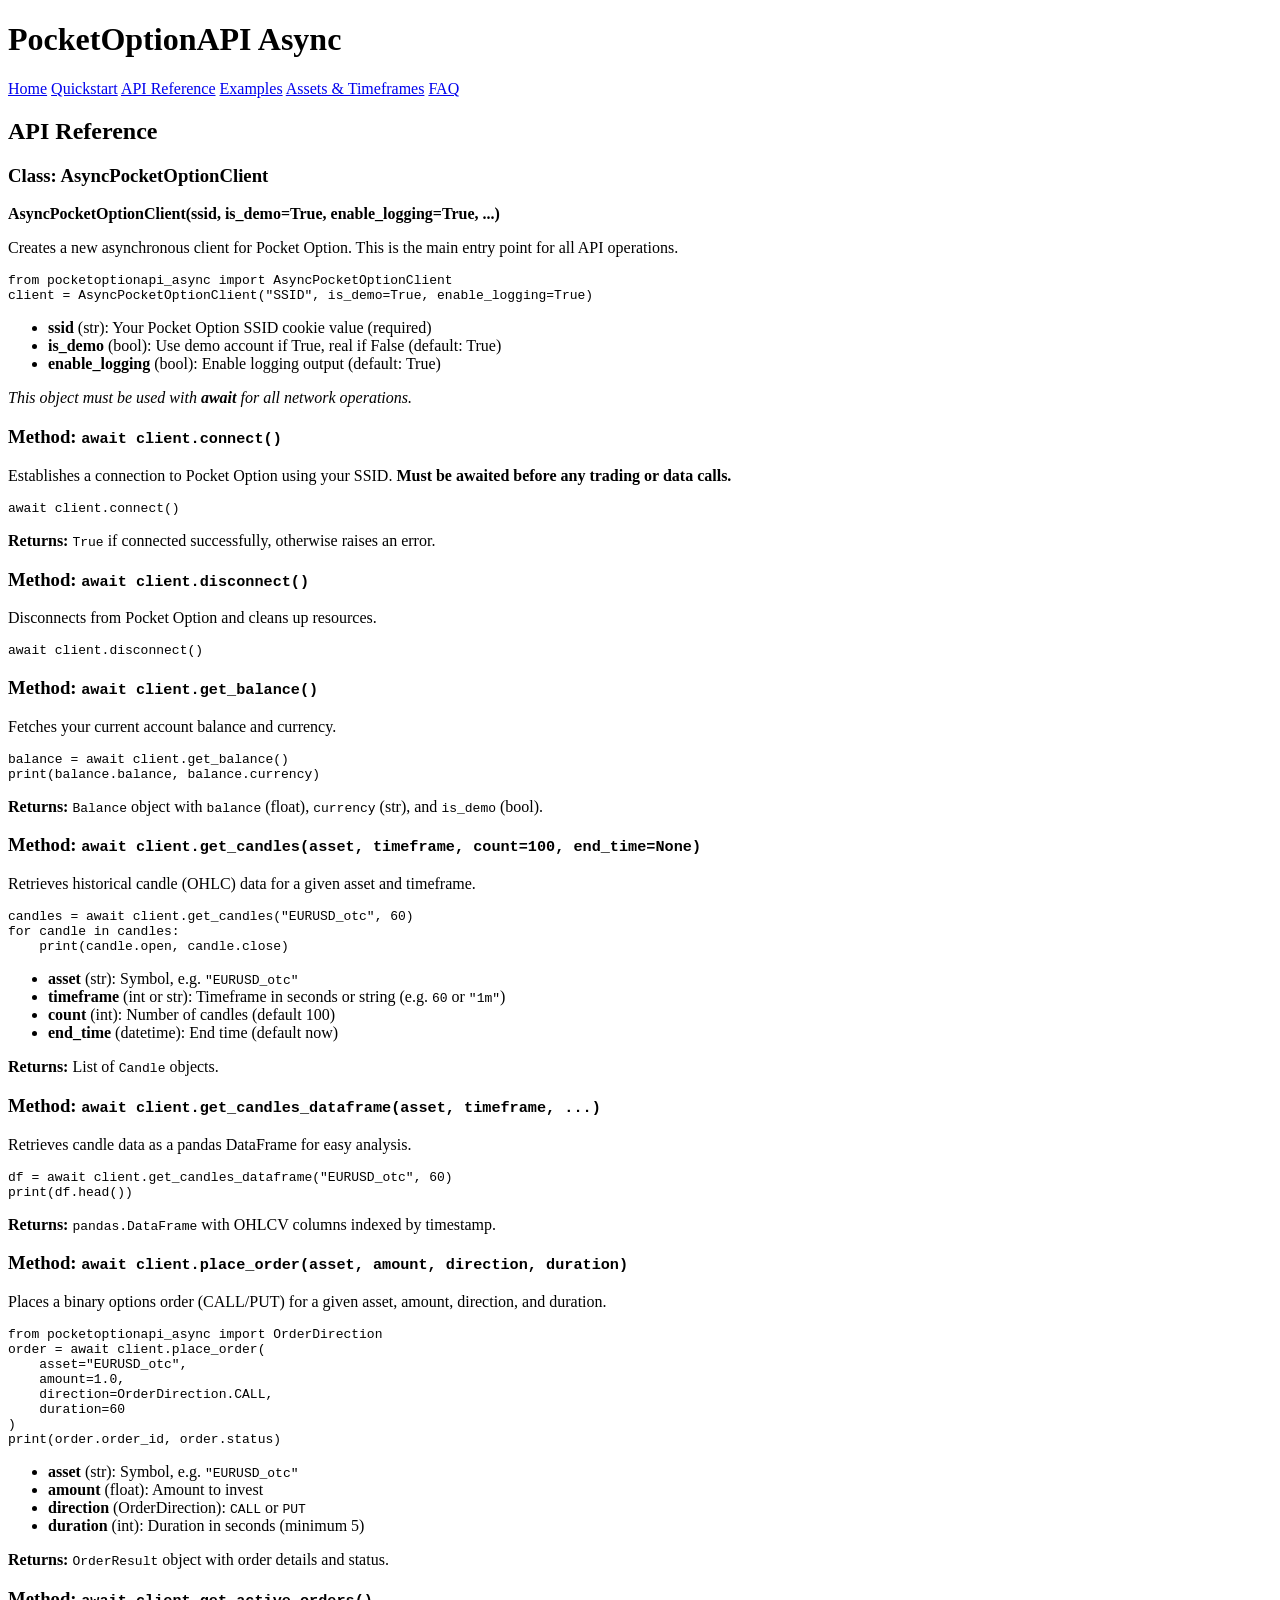
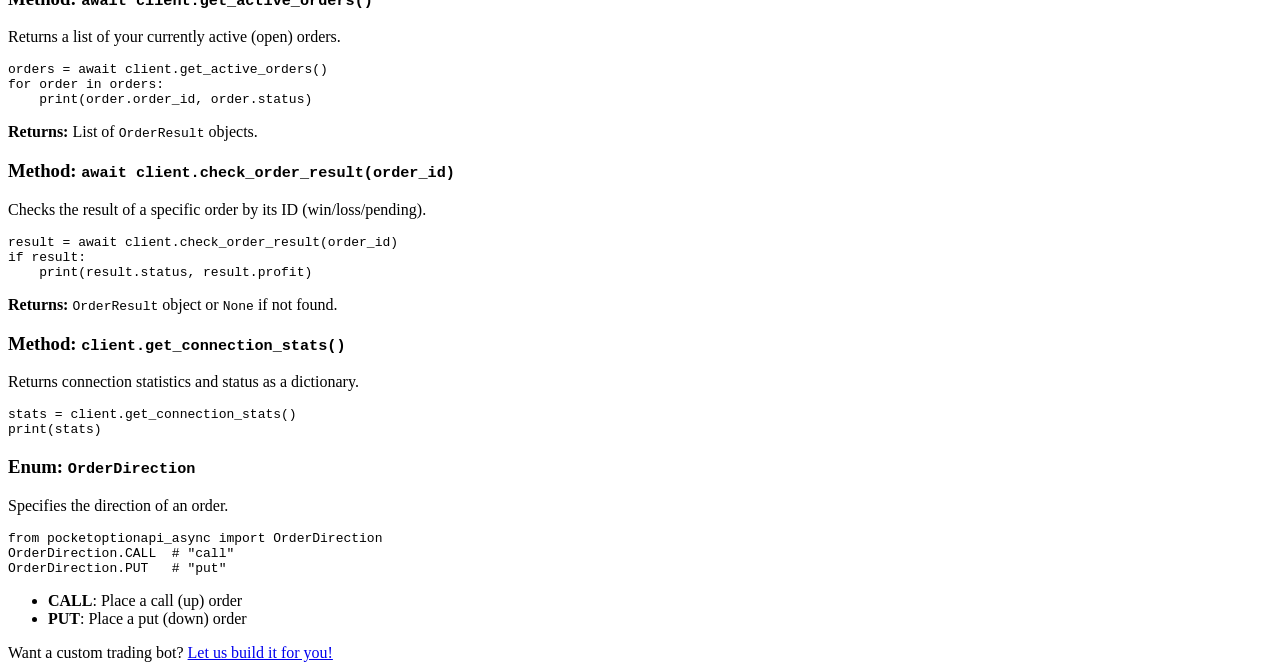
==== docs/api.html @ ecde8c00 "Complete comprehensive documentation for supported assets and timeframes Co-authored-by: theshadow76" ====
<!DOCTYPE html>
<html lang="en">
<head>
  <meta charset="UTF-8">
  <meta name="viewport" content="width=device-width, initial-scale=1.0">
  <title>API Reference - PocketOptionAPI Async Docs</title>
  <link rel="stylesheet" href="style.css">
  <link href="https://fonts.googleapis.com/css2?family=Inter:wght@400;600;800&display=swap" rel="stylesheet">
</head>
<body>
  <header>
    <h1>PocketOptionAPI Async</h1>
    <nav>
      <a href="index.html">Home</a>
      <a href="quickstart.html">Quickstart</a>
      <a href="api.html">API Reference</a>
      <a href="examples.html">Examples</a>
      <a href="assets-timeframes.html">Assets & Timeframes</a>
      <a href="faq.html">FAQ</a>
    </nav>
  </header>
  <main>
    <h2>API Reference</h2>
    <div class="card">
      <h3>Class: AsyncPocketOptionClient</h3>
      <p><b>AsyncPocketOptionClient(ssid, is_demo=True, enable_logging=True, ...)</b></p>
      <p>Creates a new asynchronous client for Pocket Option. This is the main entry point for all API operations.</p>
      <pre><code>from pocketoptionapi_async import AsyncPocketOptionClient
client = AsyncPocketOptionClient("SSID", is_demo=True, enable_logging=True)
</code></pre>
      <ul>
        <li><b>ssid</b> (str): Your Pocket Option SSID cookie value (required)</li>
        <li><b>is_demo</b> (bool): Use demo account if True, real if False (default: True)</li>
        <li><b>enable_logging</b> (bool): Enable logging output (default: True)</li>
      </ul>
      <p><i>This object must be used with <b>await</b> for all network operations.</i></p>

      <h3>Method: <code>await client.connect()</code></h3>
      <p>Establishes a connection to Pocket Option using your SSID. <b>Must be awaited before any trading or data calls.</b></p>
      <pre><code>await client.connect()
</code></pre>
      <p><b>Returns:</b> <code>True</code> if connected successfully, otherwise raises an error.</p>

      <h3>Method: <code>await client.disconnect()</code></h3>
      <p>Disconnects from Pocket Option and cleans up resources.</p>
      <pre><code>await client.disconnect()
</code></pre>

      <h3>Method: <code>await client.get_balance()</code></h3>
      <p>Fetches your current account balance and currency.</p>
      <pre><code>balance = await client.get_balance()
print(balance.balance, balance.currency)
</code></pre>
      <p><b>Returns:</b> <code>Balance</code> object with <code>balance</code> (float), <code>currency</code> (str), and <code>is_demo</code> (bool).</p>

      <h3>Method: <code>await client.get_candles(asset, timeframe, count=100, end_time=None)</code></h3>
      <p>Retrieves historical candle (OHLC) data for a given asset and timeframe.</p>
      <pre><code>candles = await client.get_candles("EURUSD_otc", 60)
for candle in candles:
    print(candle.open, candle.close)
</code></pre>
      <ul>
        <li><b>asset</b> (str): Symbol, e.g. <code>"EURUSD_otc"</code></li>
        <li><b>timeframe</b> (int or str): Timeframe in seconds or string (e.g. <code>60</code> or <code>"1m"</code>)</li>
        <li><b>count</b> (int): Number of candles (default 100)</li>
        <li><b>end_time</b> (datetime): End time (default now)</li>
      </ul>
      <p><b>Returns:</b> List of <code>Candle</code> objects.</p>

      <h3>Method: <code>await client.get_candles_dataframe(asset, timeframe, ...)</code></h3>
      <p>Retrieves candle data as a pandas DataFrame for easy analysis.</p>
      <pre><code>df = await client.get_candles_dataframe("EURUSD_otc", 60)
print(df.head())
</code></pre>
      <p><b>Returns:</b> <code>pandas.DataFrame</code> with OHLCV columns indexed by timestamp.</p>

      <h3>Method: <code>await client.place_order(asset, amount, direction, duration)</code></h3>
      <p>Places a binary options order (CALL/PUT) for a given asset, amount, direction, and duration.</p>
      <pre><code>from pocketoptionapi_async import OrderDirection
order = await client.place_order(
    asset="EURUSD_otc",
    amount=1.0,
    direction=OrderDirection.CALL,
    duration=60
)
print(order.order_id, order.status)
</code></pre>
      <ul>
        <li><b>asset</b> (str): Symbol, e.g. <code>"EURUSD_otc"</code></li>
        <li><b>amount</b> (float): Amount to invest</li>
        <li><b>direction</b> (OrderDirection): <code>CALL</code> or <code>PUT</code></li>
        <li><b>duration</b> (int): Duration in seconds (minimum 5)</li>
      </ul>
      <p><b>Returns:</b> <code>OrderResult</code> object with order details and status.</p>

      <h3>Method: <code>await client.get_active_orders()</code></h3>
      <p>Returns a list of your currently active (open) orders.</p>
      <pre><code>orders = await client.get_active_orders()
for order in orders:
    print(order.order_id, order.status)
</code></pre>
      <p><b>Returns:</b> List of <code>OrderResult</code> objects.</p>

      <h3>Method: <code>await client.check_order_result(order_id)</code></h3>
      <p>Checks the result of a specific order by its ID (win/loss/pending).</p>
      <pre><code>result = await client.check_order_result(order_id)
if result:
    print(result.status, result.profit)
</code></pre>
      <p><b>Returns:</b> <code>OrderResult</code> object or <code>None</code> if not found.</p>

      <h3>Method: <code>client.get_connection_stats()</code></h3>
      <p>Returns connection statistics and status as a dictionary.</p>
      <pre><code>stats = client.get_connection_stats()
print(stats)
</code></pre>

      <h3>Enum: <code>OrderDirection</code></h3>
      <p>Specifies the direction of an order.</p>
      <pre><code>from pocketoptionapi_async import OrderDirection
OrderDirection.CALL  # "call"
OrderDirection.PUT   # "put"
</code></pre>
      <ul>
        <li><b>CALL</b>: Place a call (up) order</li>
        <li><b>PUT</b>: Place a put (down) order</li>
      </ul>
    </div>
    <div class="advert">
      Want a custom trading bot? <a href="https://shop.chipatrade.com/products/create-your-bot?variant=42924637487206" target="_blank">Let us build it for you!</a>
    </div>
  </main>
</body>
<script src="codeblock.js"></script>
</html>
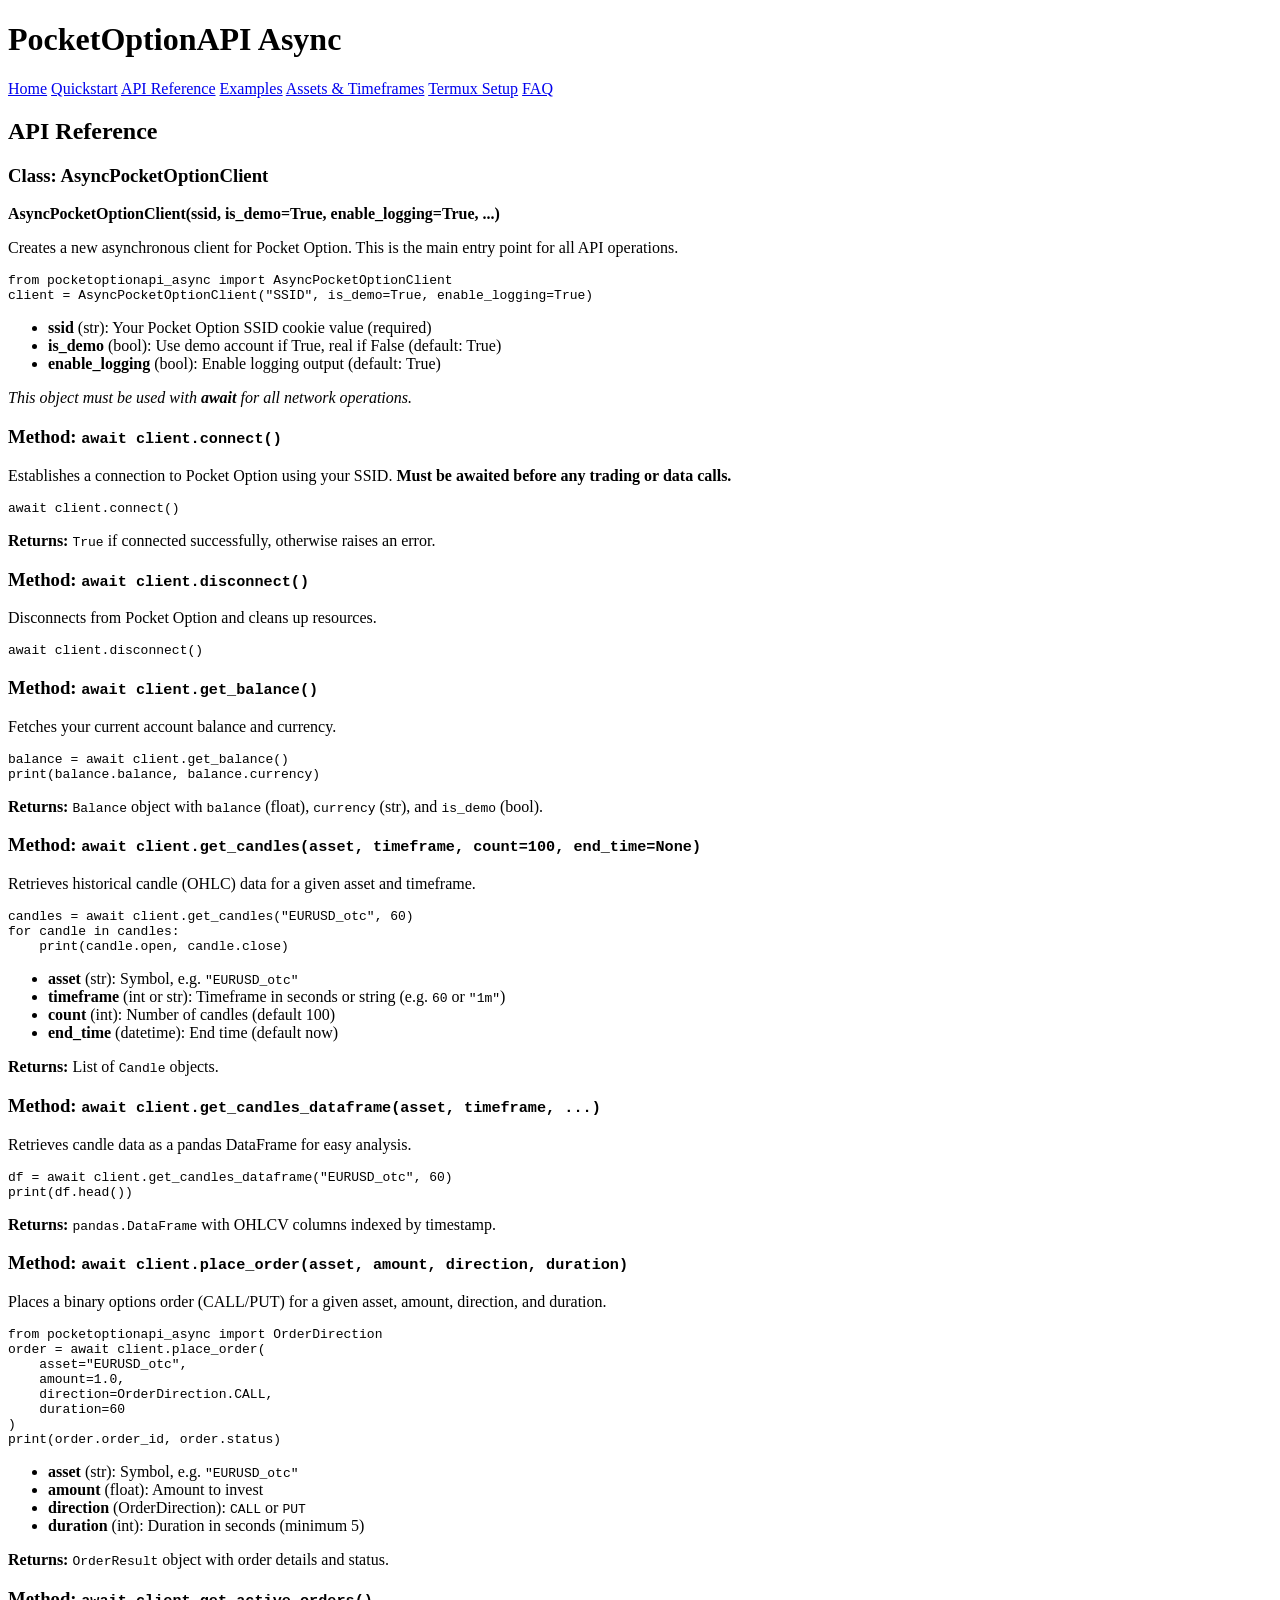
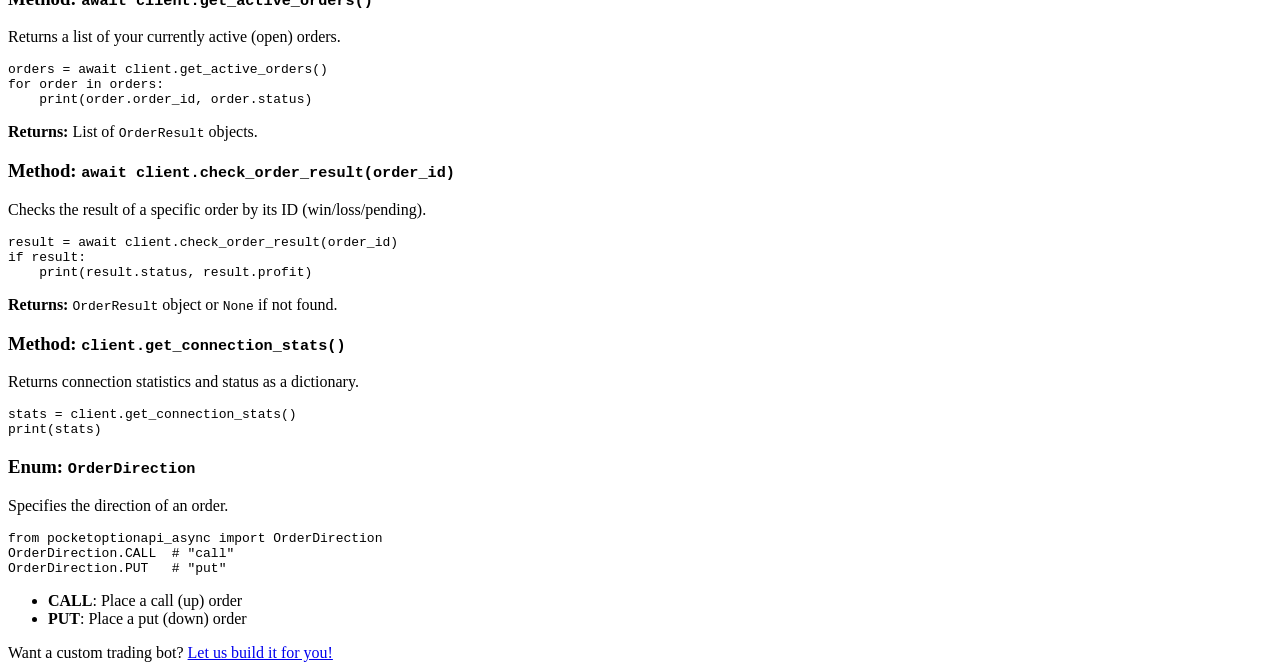
==== commit 0e821ea2: "Add Termux setup guide documentation Co-authored-by: theshadow76 <59869868+theshadow76@users.noreply" ====
--- a/docs/api.html
+++ b/docs/api.html
@@ -16,6 +16,7 @@
       <a href="api.html">API Reference</a>
       <a href="examples.html">Examples</a>
       <a href="assets-timeframes.html">Assets & Timeframes</a>
+      <a href="termux-setup.html">Termux Setup</a>
       <a href="faq.html">FAQ</a>
     </nav>
   </header>
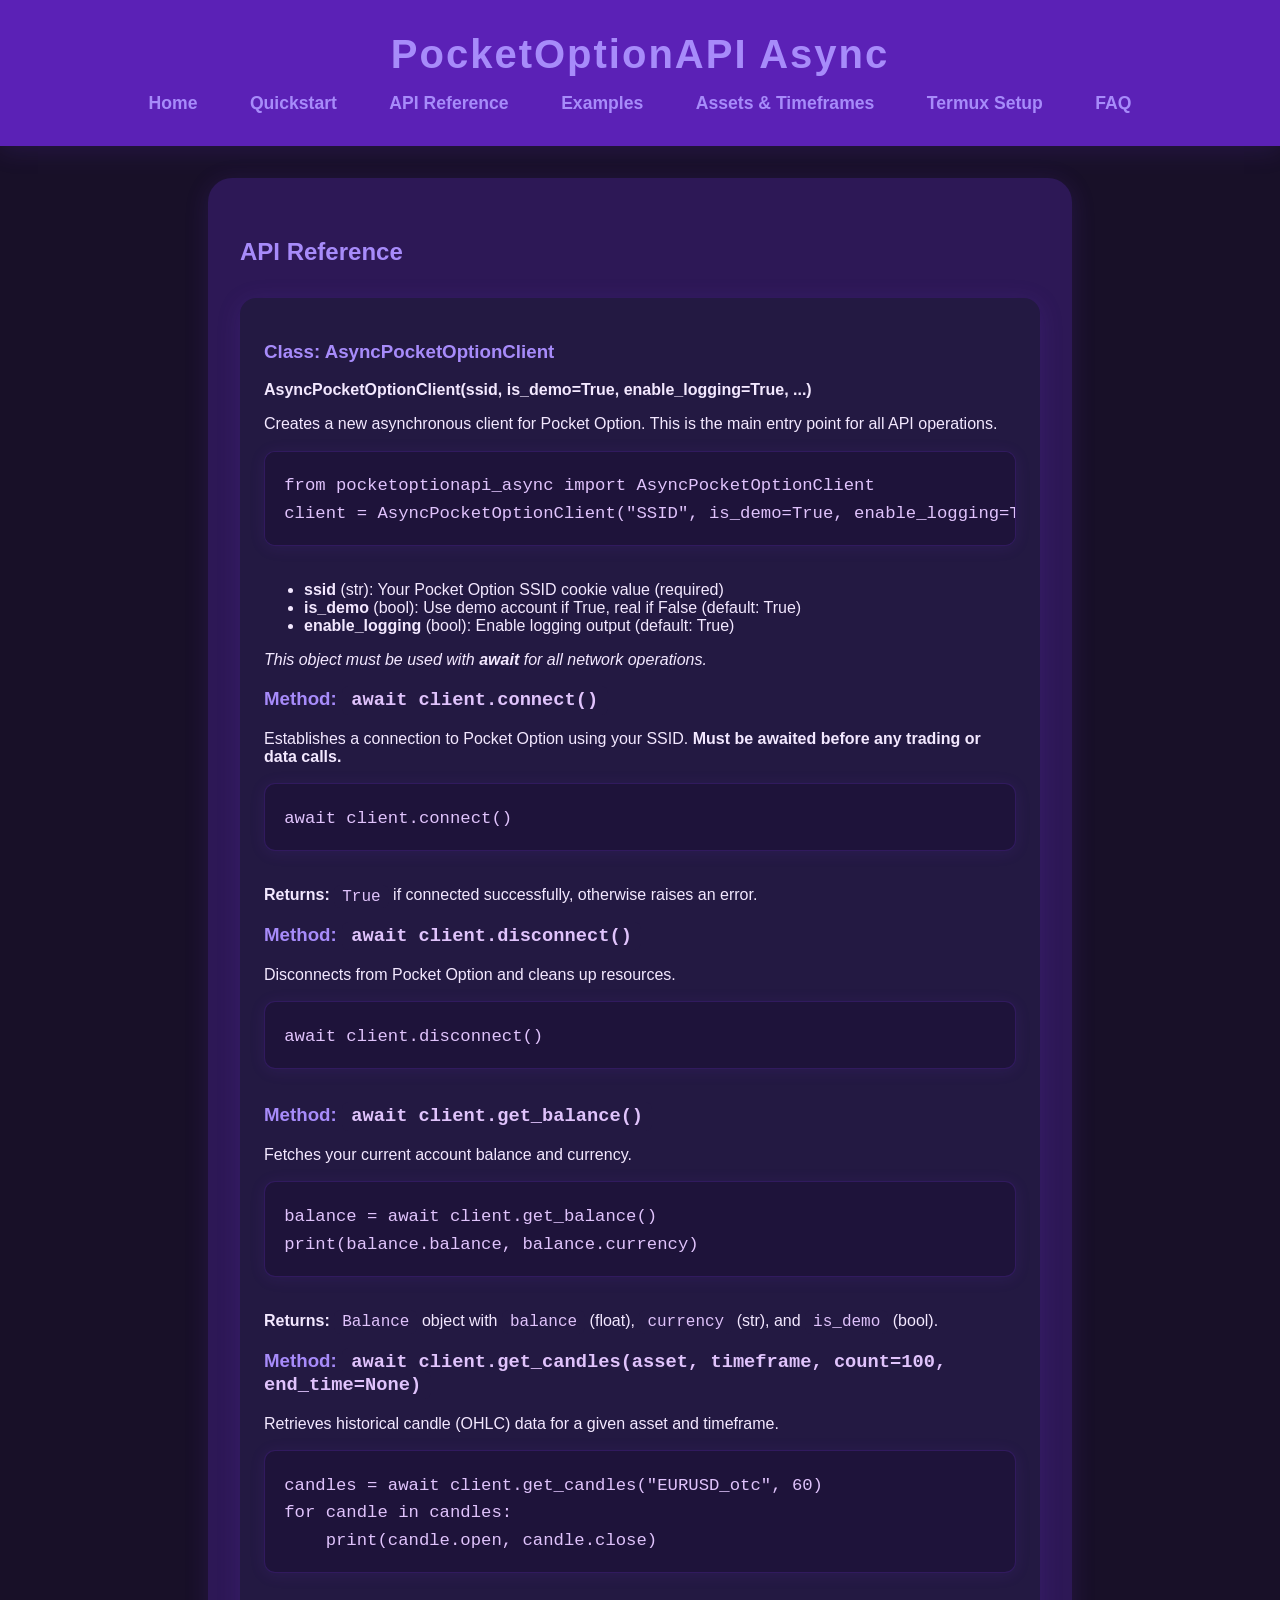
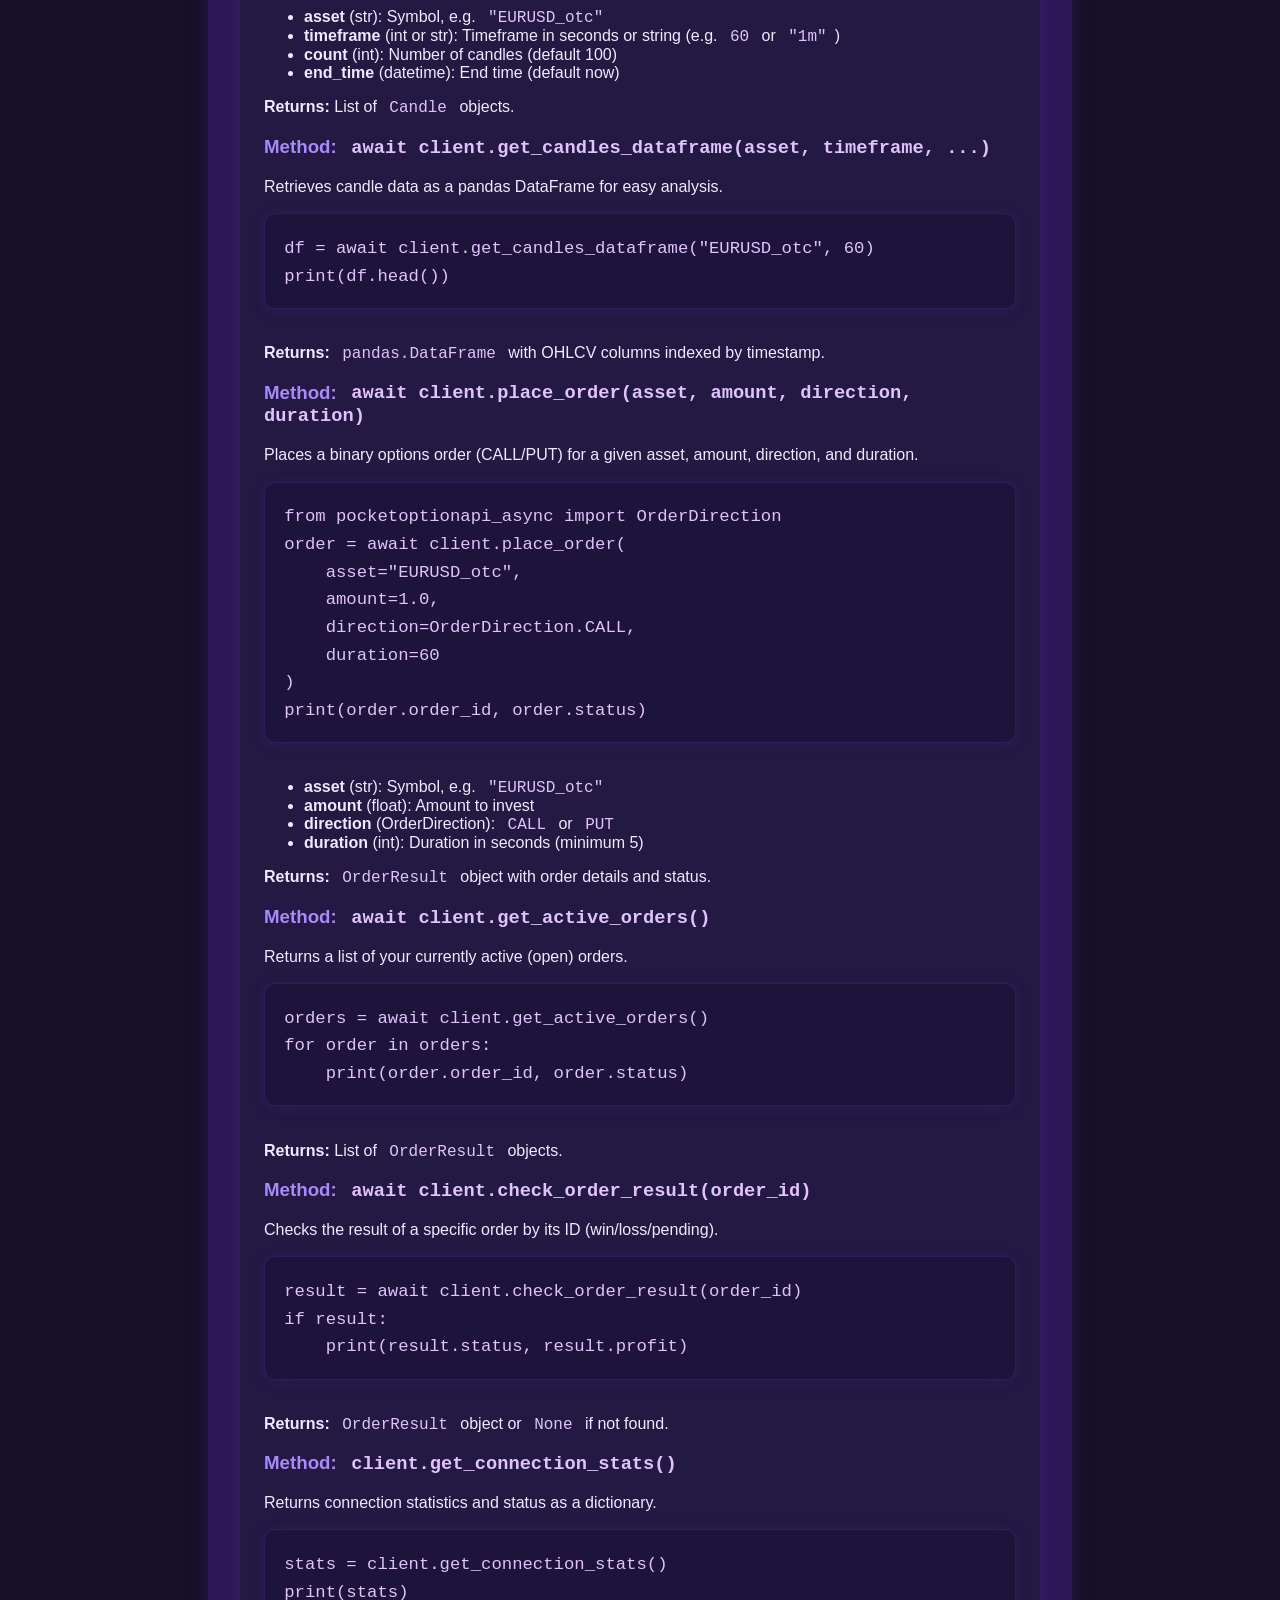
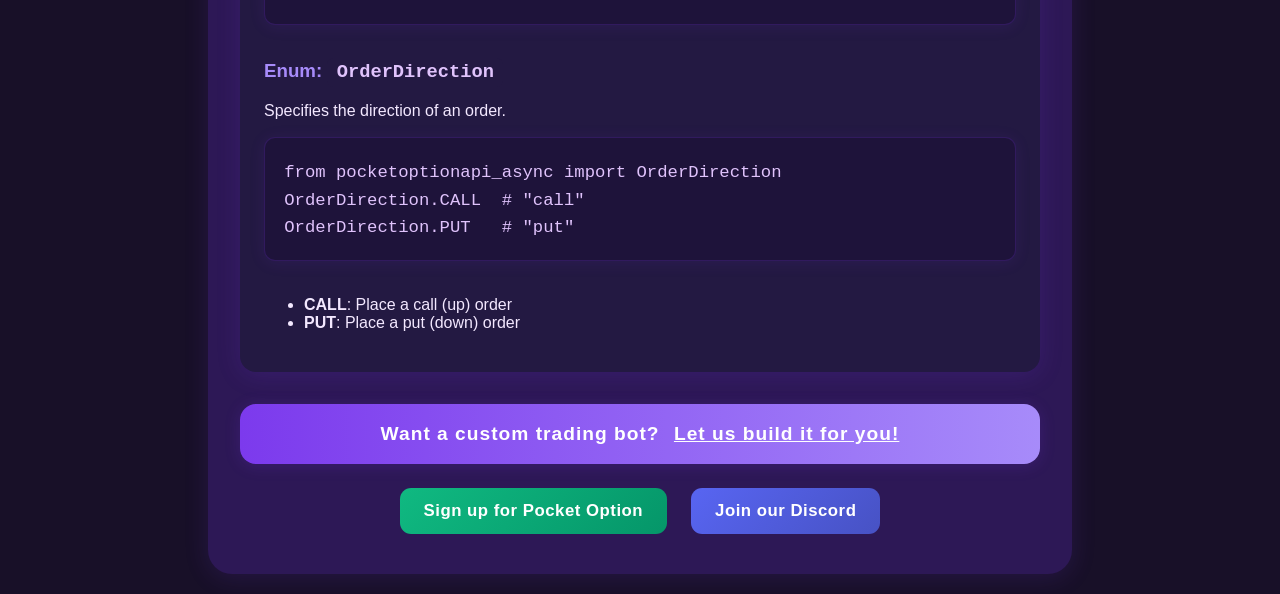
==== commit e441124f: "Update bot development links and add sign-up options across documentation" ====
--- a/docs/api.html
+++ b/docs/api.html
@@ -128,7 +128,11 @@
       </ul>
     </div>
     <div class="advert">
-      Want a custom trading bot? <a href="https://shop.chipatrade.com/products/create-your-bot?variant=42924637487206" target="_blank">Let us build it for you!</a>
+      Want a custom trading bot? <a href="https://chipatrade.com/services/bot-development" target="_blank">Let us build it for you!</a>
+    </div>
+    <div class="links-bar">
+      <a href="https://u3.shortink.io/smart/SDIaxbeamcYYqB" target="_blank" class="link-btn signup-btn">Sign up for Pocket Option</a>
+      <a href="https://discord.gg/PHHfh6UyCb" target="_blank" class="link-btn discord-btn">Join our Discord</a>
     </div>
   </main>
 </body>
--- a/docs/style.css
+++ b/docs/style.css
@@ -0,0 +1,189 @@
+/* Stunning purple modern theme */
+:root {
+  --primary: #7c3aed;
+  --primary-dark: #5b21b6;
+  --accent: #a78bfa;
+  --bg: #181028;
+  --bg-light: #231942;
+  --text: #f3e8ff;
+  --card: #2d1856;
+  --shadow: 0 4px 24px rgba(124,58,237,0.15);
+}
+
+body {
+  background: var(--bg);
+  color: var(--text);
+  font-family: 'Inter', 'Segoe UI', Arial, sans-serif;
+  margin: 0;
+  min-height: 100vh;
+}
+
+header {
+  background: var(--primary-dark);
+  padding: 2rem 0 1rem 0;
+  text-align: center;
+  box-shadow: var(--shadow);
+}
+
+header h1 {
+  color: var(--accent);
+  font-size: 2.5rem;
+  margin: 0;
+  letter-spacing: 2px;
+}
+
+nav {
+  margin: 1rem 0;
+}
+
+nav a {
+  color: var(--accent);
+  text-decoration: none;
+  margin: 0 1.5rem;
+  font-weight: 600;
+  font-size: 1.1rem;
+  transition: color 0.2s;
+}
+
+nav a:hover {
+  color: var(--primary);
+}
+
+main {
+  max-width: 800px;
+  margin: 2rem auto;
+  background: var(--card);
+  border-radius: 1.5rem;
+  box-shadow: var(--shadow);
+  padding: 2.5rem 2rem;
+}
+
+h2, h3 {
+  color: var(--accent);
+}
+
+.card {
+  background: var(--bg-light);
+  border-radius: 1rem;
+  box-shadow: var(--shadow);
+  padding: 1.5rem;
+  margin: 2rem 0;
+}
+
+.advert {
+  background: linear-gradient(90deg, var(--primary), var(--accent));
+  color: #fff;
+  border-radius: 1rem;
+  padding: 1.2rem 1.5rem;
+  margin: 2rem 0 0 0;
+  text-align: center;
+  font-size: 1.2rem;
+  font-weight: 600;
+  box-shadow: 0 2px 16px rgba(124,58,237,0.18);
+  letter-spacing: 1px;
+}
+
+.advert a {
+  color: #fff;
+  text-decoration: underline;
+  font-weight: bold;
+  margin-left: 0.5rem;
+}
+
+.links-bar {
+  display: flex;
+  justify-content: center;
+  gap: 1.5rem;
+  margin: 1.5rem 0 0 0;
+  flex-wrap: wrap;
+}
+
+.link-btn {
+  display: inline-block;
+  padding: 0.8rem 1.5rem;
+  border-radius: 0.7rem;
+  font-weight: 700;
+  font-size: 1.05rem;
+  text-decoration: none;
+  transition: transform 0.2s, box-shadow 0.2s;
+  letter-spacing: 0.5px;
+}
+
+.link-btn:hover {
+  transform: translateY(-2px);
+  box-shadow: 0 4px 20px rgba(124,58,237,0.3);
+}
+
+.signup-btn {
+  background: linear-gradient(135deg, #10b981, #059669);
+  color: #fff;
+}
+
+.discord-btn {
+  background: linear-gradient(135deg, #5865F2, #4752C4);
+  color: #fff;
+}
+
+
+
+pre {
+  background: #1e133a;
+  color: #e0c3fc;
+  border-radius: 0.7rem;
+  padding: 1.3rem 1.2rem 1.1rem 1.2rem;
+  font-size: 1.08rem;
+  font-family: 'Fira Mono', 'Consolas', 'Menlo', 'Monaco', monospace;
+  margin-bottom: 2.2rem;
+  position: relative;
+  box-shadow: 0 2px 16px rgba(124,58,237,0.10);
+  overflow-x: auto;
+  white-space: pre;
+  line-height: 1.6;
+  border: 1.5px solid #7c3aed33;
+}
+
+code {
+  background: #231942;
+  color: #e0c3fc;
+  border-radius: 0.4rem;
+  padding: 0.18em 0.5em;
+  font-size: 1em;
+  font-family: 'Fira Mono', 'Consolas', 'Menlo', 'Monaco', monospace;
+}
+
+pre code {
+  background: none;
+  color: inherit;
+  padding: 0;
+  font-size: inherit;
+  font-family: inherit;
+}
+
+pre .copy-btn {
+  position: absolute;
+  top: 0.7rem;
+  right: 1.2rem;
+  background: var(--primary);
+  color: #fff;
+  border: none;
+  border-radius: 0.4rem;
+  padding: 0.2rem 0.8rem;
+  font-size: 0.95rem;
+  cursor: pointer;
+  opacity: 0.85;
+  transition: background 0.2s, opacity 0.2s;
+  z-index: 2;
+}
+pre .copy-btn:hover {
+  background: var(--accent);
+  opacity: 1;
+}
+
+@media (max-width: 600px) {
+  main {
+    padding: 1rem 0.5rem;
+  }
+  header h1 {
+    font-size: 1.5rem;
+  }
+}
